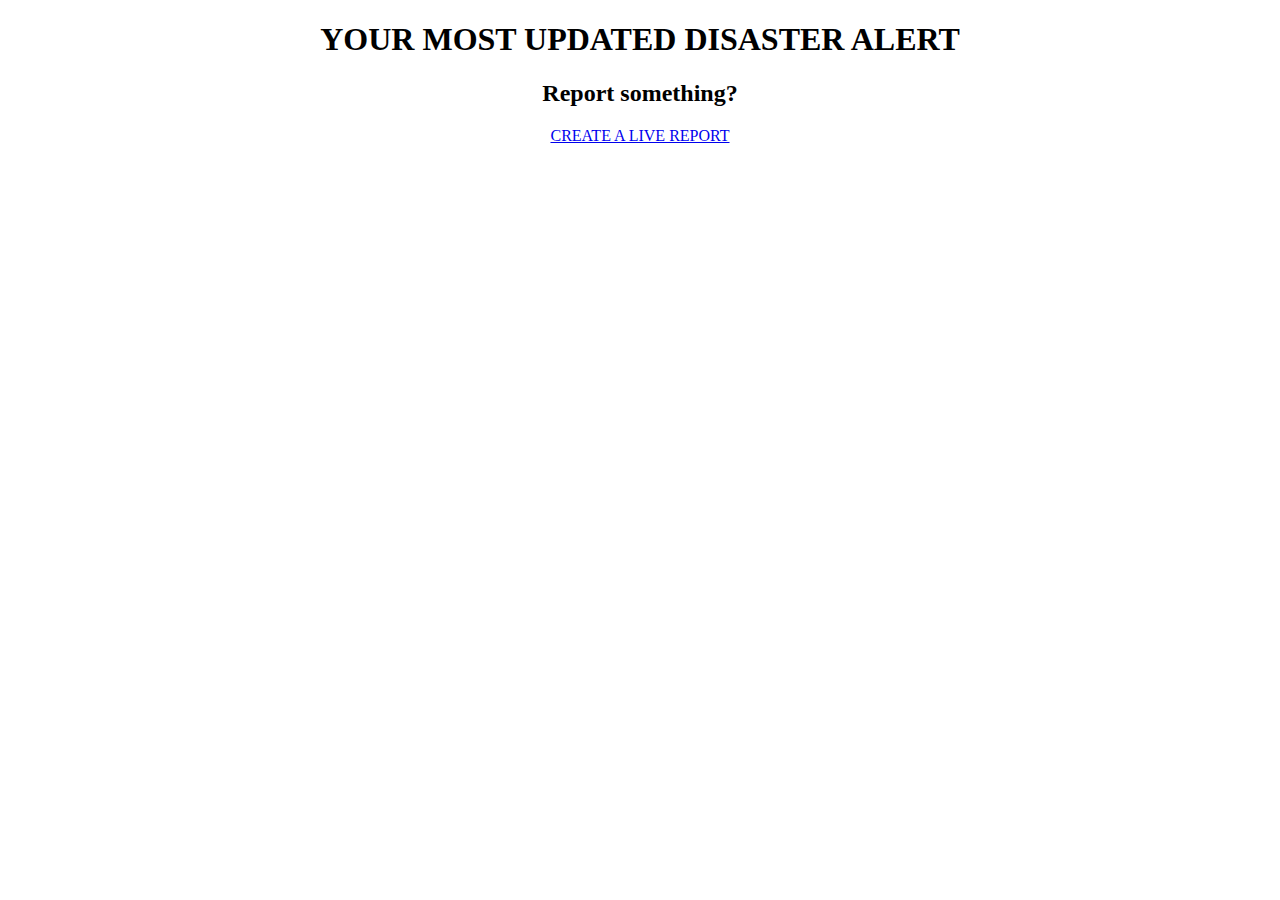
==== src1/Frontend/templates/index.html @ fae4449b "o" ====
<!DOCTYPE html>
<html lang="en" style="font-size: 16px;">
<head>
    <meta charset="utf-8">
    <meta name="viewport" content="width=device-width, initial-scale=1.0">
    <meta name="keywords" content="YOUR MOST UPDATED DISASTER ALERT, Report something?, INTUITIVE">
    <title>Home</title>
    <link rel="stylesheet" href="static/nicepage.css">
    <link rel="stylesheet" href="static/index.css">
    <script src="static/jquery.js" defer></script>
    <script src="static/nicepage.js" defer></script>
    <link rel="stylesheet" href="https://fonts.googleapis.com/css?family=Roboto:100,300,400,500,700,900|Open+Sans:300,400,500,600,700,800">
    <link rel="stylesheet" href="https://fonts.googleapis.com/css?family=Lato:100,300,400,700,900">
    <meta name="theme-color" content="#478ac9">
</head>

<body class="u-body u-xl-mode" data-home-page="Home.html" data-home-page-title="Home">
    <header class="u-header" id="sec-3dd2">
        <div class="u-sheet u-valign-middle"></div>
    </header>

    <section class="u-section-1 u-image u-align-center" id="carousel_b06a" 
      style="background-image: url('elephant.jpg'); background-size: cover; background-position: center;">
      <div class="u-sheet u-valign-bottom-xs" style="text-align: center;">
          <h1 class="u-custom-font u-font-lato u-text-white u-text u-text-1">YOUR MOST UPDATED DISASTER ALERT</h1>
          <h2 class="u-custom-font u-font-comfortaa u-text u-text-body-alt-color">Report something?</h2>
          <a href="/form" class="u-btn u-button-style u-border-none" style="margin: auto;">CREATE A LIVE REPORT</a>
      </div>
    </section>

    <section class="u-section-2" id="sec-a102">
        <div class="u-sheet"></div>
    </section>
</body>
</html>
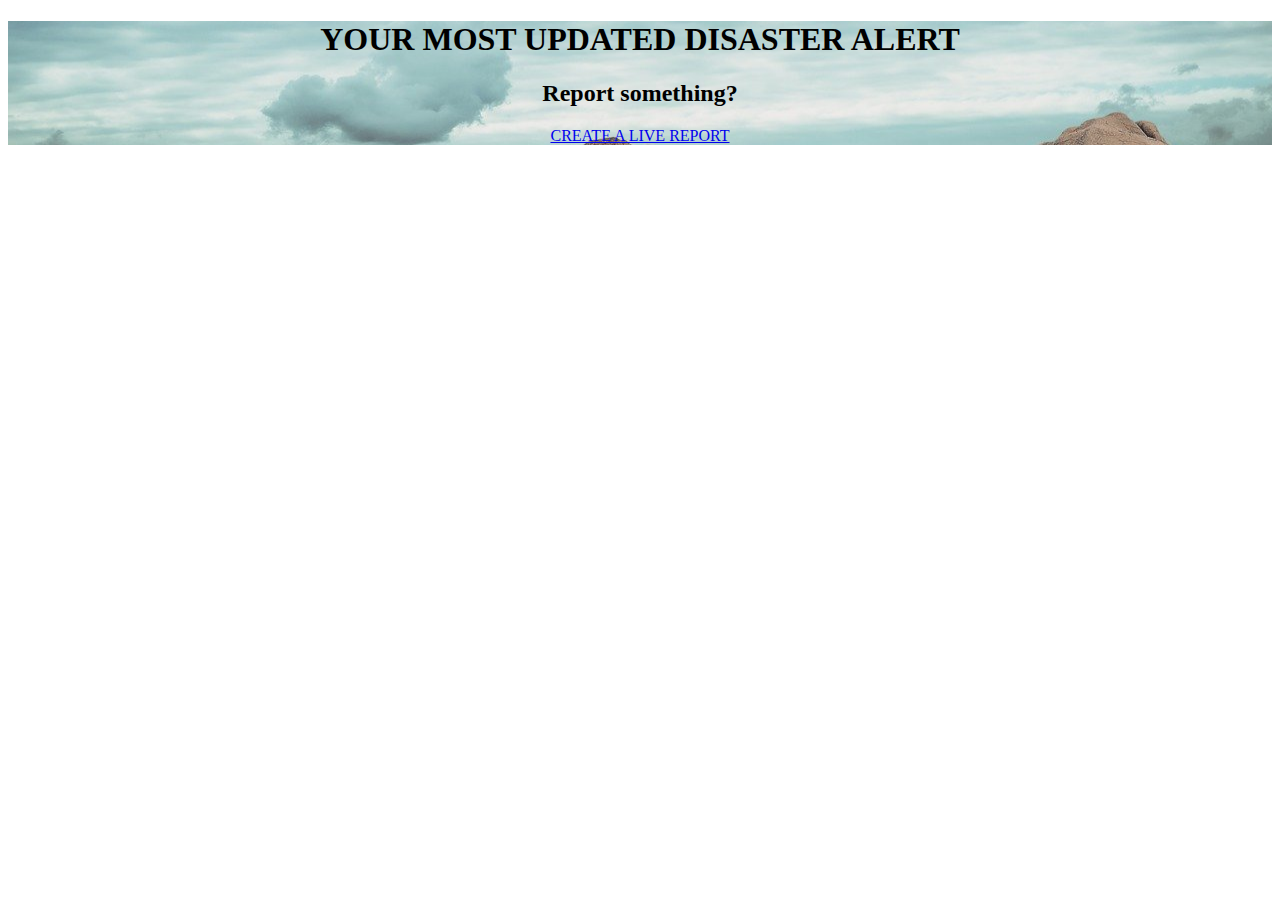
==== commit b898217d: "updated background index.html" ====
--- a/src1/Frontend/templates/index.html
+++ b/src1/Frontend/templates/index.html
@@ -8,7 +8,7 @@
     <link rel="stylesheet" href="static/nicepage.css">
     <link rel="stylesheet" href="static/index.css">
     <script src="static/jquery.js" defer></script>
-    <script src="static/nicepage.js" defer></script>
+   
     <link rel="stylesheet" href="https://fonts.googleapis.com/css?family=Roboto:100,300,400,500,700,900|Open+Sans:300,400,500,600,700,800">
     <link rel="stylesheet" href="https://fonts.googleapis.com/css?family=Lato:100,300,400,700,900">
     <meta name="theme-color" content="#478ac9">
@@ -19,8 +19,7 @@
         <div class="u-sheet u-valign-middle"></div>
     </header>
 
-    <section class="u-section-1 u-image u-align-center" id="carousel_b06a" 
-      style="background-image: url('elephant.jpg'); background-size: cover; background-position: center;">
+    <section class="u-section-1 u-image u-align-center" id="carousel_b06a" style="background-image: url('../static/elephant.jpg'); background-position: center;">
       <div class="u-sheet u-valign-bottom-xs" style="text-align: center;">
           <h1 class="u-custom-font u-font-lato u-text-white u-text u-text-1">YOUR MOST UPDATED DISASTER ALERT</h1>
           <h2 class="u-custom-font u-font-comfortaa u-text u-text-body-alt-color">Report something?</h2>
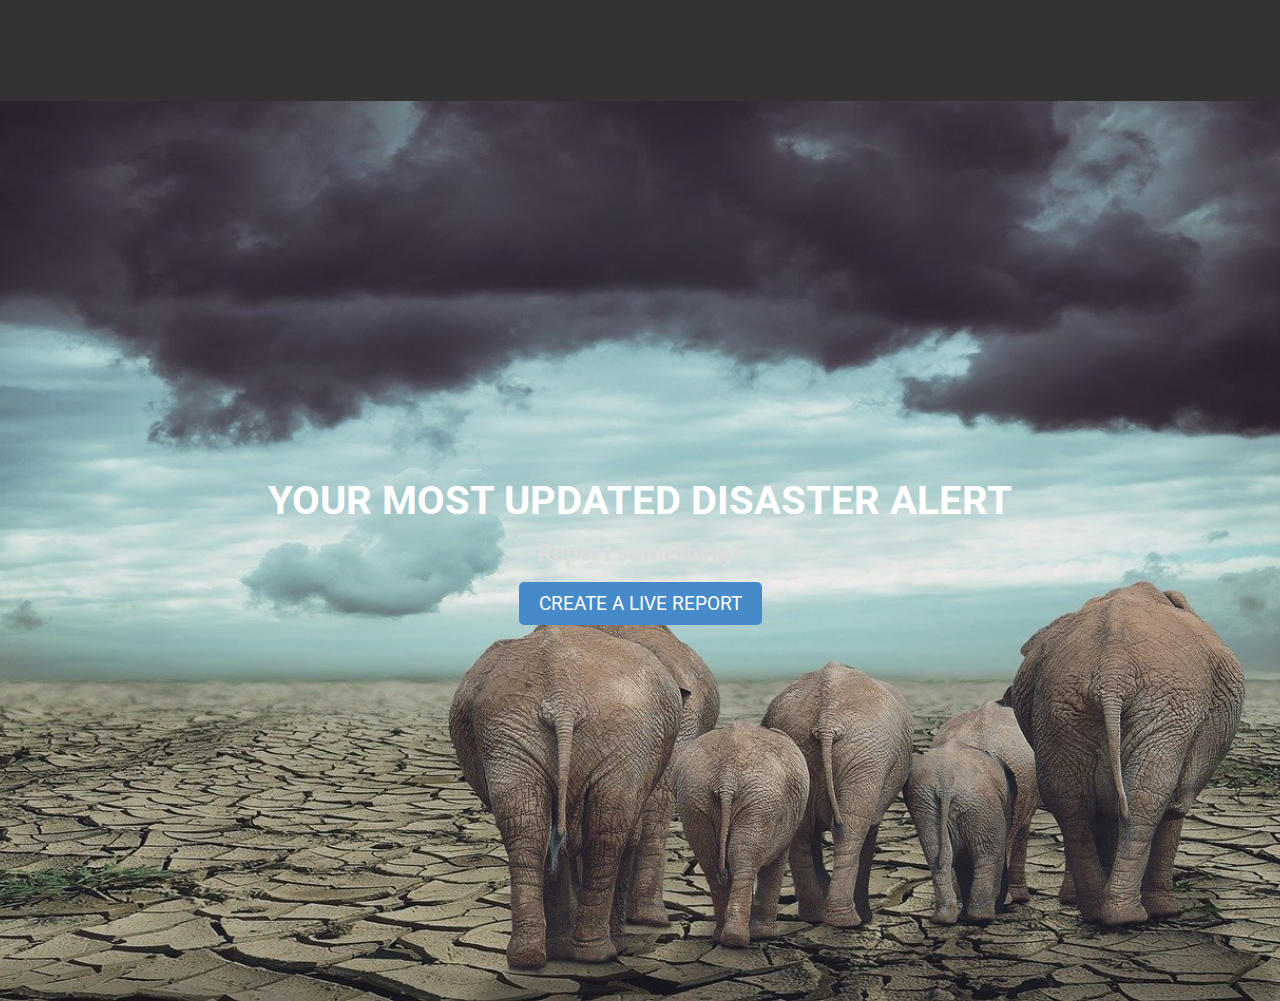
==== commit 4e5e7462: "p" ====
--- a/src1/Frontend/templates/index.html
+++ b/src1/Frontend/templates/index.html
@@ -12,19 +12,82 @@
     <link rel="stylesheet" href="https://fonts.googleapis.com/css?family=Roboto:100,300,400,500,700,900|Open+Sans:300,400,500,600,700,800">
     <link rel="stylesheet" href="https://fonts.googleapis.com/css?family=Lato:100,300,400,700,900">
     <meta name="theme-color" content="#478ac9">
+    <style>
+        /* General Body Styling */
+        body {
+            margin: 0;
+            font-family: 'Roboto', sans-serif;
+            color: #333;
+        }
+        /* Header Styling */
+        .u-header {
+            background-color: #333;
+            padding: 10px 0;
+            text-align: center;
+        }
+        /* Section Styling */
+        .u-section-1 {
+            display: flex;
+            align-items: center;
+            justify-content: center;
+            height: 100vh;
+            color: #ffffff;
+            background-size: cover;
+            background-position: center;
+            background-image: url('../static/elephant.jpg');
+        }
+        /* Text and Button Styling */
+        h1.u-text-1 {
+            font-size: 2.5rem;
+            margin: 0;
+            color: #fff;
+        }
+        h2.u-text-2 {
+            font-size: 1.5rem;
+            margin: 15px 0;
+            color: #ddd;
+        }
+        .u-btn {
+            display: inline-block;
+            padding: 10px 20px;
+            background-color: #478ac9;
+            color: #fff;
+            border-radius: 5px;
+            text-decoration: none;
+            font-size: 1.2rem;
+            transition: background-color 0.3s ease;
+        }
+        .u-btn:hover {
+            background-color: #376a97;
+        }
+        /* Responsive Image Scaling */
+        @media (max-width: 768px) {
+            h1.u-text-1 {
+                font-size: 2rem;
+            }
+            h2.u-text-2 {
+                font-size: 1.2rem;
+            }
+            .u-section-1 {
+                padding: 20px;
+            }
+        }
+    </style>
 </head>
 
 <body class="u-body u-xl-mode" data-home-page="Home.html" data-home-page-title="Home">
     <header class="u-header" id="sec-3dd2">
-        <div class="u-sheet u-valign-middle"></div>
+        <div class="u-sheet u-valign-middle">
+            <h1>Disaster Alert</h1>
+        </div>
     </header>
 
-    <section class="u-section-1 u-image u-align-center" id="carousel_b06a" style="background-image: url('../static/elephant.jpg'); background-position: center;">
-      <div class="u-sheet u-valign-bottom-xs" style="text-align: center;">
-          <h1 class="u-custom-font u-font-lato u-text-white u-text u-text-1">YOUR MOST UPDATED DISASTER ALERT</h1>
-          <h2 class="u-custom-font u-font-comfortaa u-text u-text-body-alt-color">Report something?</h2>
-          <a href="/form" class="u-btn u-button-style u-border-none" style="margin: auto;">CREATE A LIVE REPORT</a>
-      </div>
+    <section class="u-section-1 u-align-center" id="carousel_b06a">
+        <div class="u-sheet u-valign-middle" style="text-align: center;">
+            <h1 class="u-custom-font u-font-lato u-text u-text-1">YOUR MOST UPDATED DISASTER ALERT</h1>
+            <h2 class="u-custom-font u-font-comfortaa u-text u-text-2">Report something?</h2>
+            <a href="/form" class="u-btn u-button-style u-border-none">CREATE A LIVE REPORT</a>
+        </div>
     </section>
 
     <section class="u-section-2" id="sec-a102">
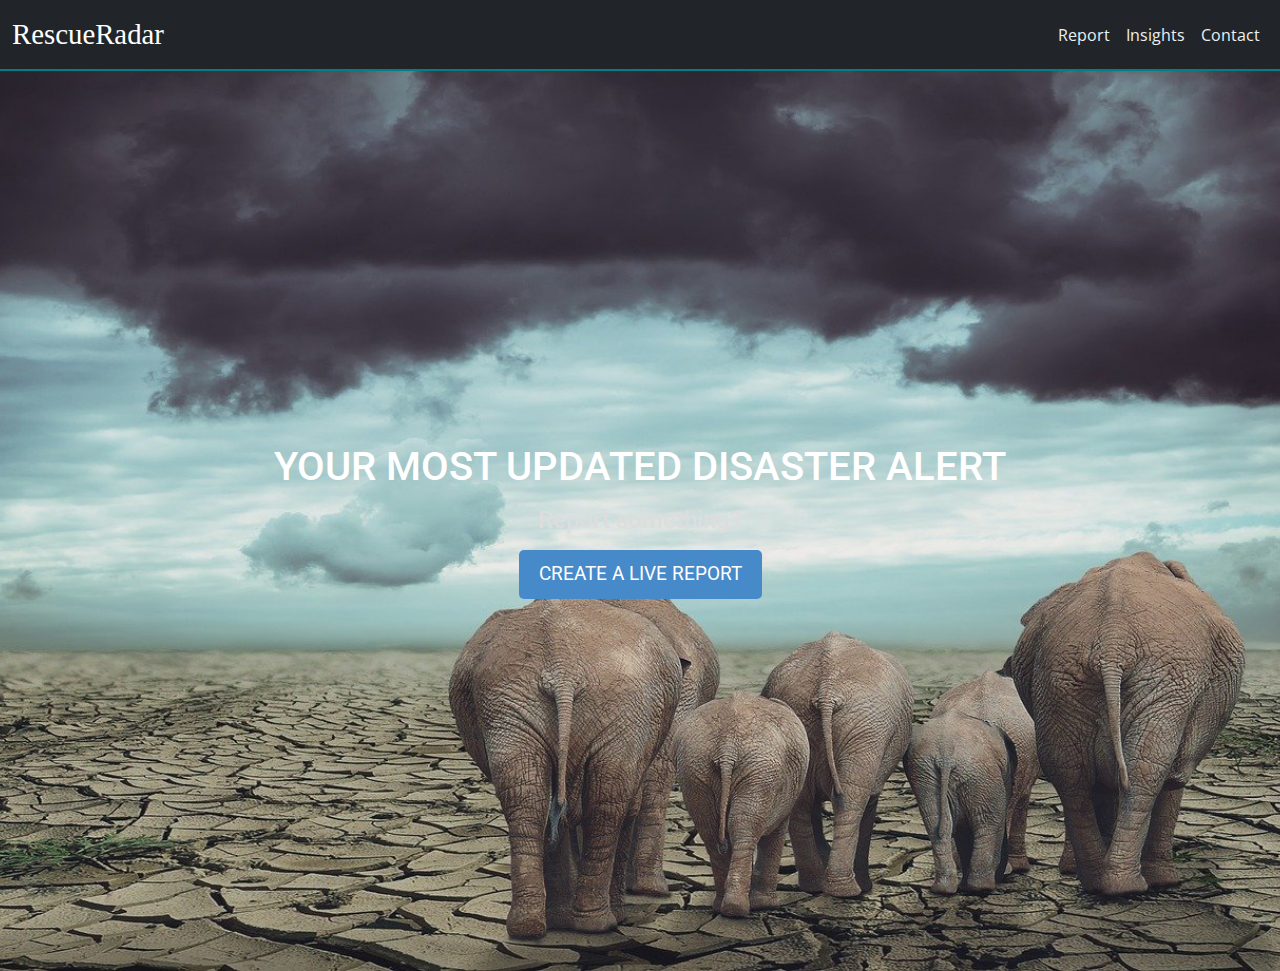
==== commit f0a1f943: "home page fix" ====
--- a/src1/Frontend/templates/index.html
+++ b/src1/Frontend/templates/index.html
@@ -4,14 +4,15 @@
     <meta charset="utf-8">
     <meta name="viewport" content="width=device-width, initial-scale=1.0">
     <meta name="keywords" content="YOUR MOST UPDATED DISASTER ALERT, Report something?, INTUITIVE">
+    <link href="https://cdn.jsdelivr.net/npm/bootstrap@5.3.3/dist/css/bootstrap.min.css" rel="stylesheet" integrity="sha384-QWTKZyjpPEjISv5WaRU9OFeRpok6YctnYmDr5pNlyT2bRjXh0JMhjY6hW+ALEwIH" crossorigin="anonymous">
+    <script src="https://cdn.jsdelivr.net/npm/bootstrap@5.3.3/dist/js/bootstrap.bundle.min.js" integrity="sha384-YvpcrYf0tY3lHB60NNkmXc5s9fDVZLESaAA55NDzOxhy9GkcIdslK1eN7N6jIeHz" crossorigin="anonymous"></script>  
     <title>Home</title>
-    <link rel="stylesheet" href="static/nicepage.css">
     <link rel="stylesheet" href="static/index.css">
     <script src="static/jquery.js" defer></script>
-   
     <link rel="stylesheet" href="https://fonts.googleapis.com/css?family=Roboto:100,300,400,500,700,900|Open+Sans:300,400,500,600,700,800">
     <link rel="stylesheet" href="https://fonts.googleapis.com/css?family=Lato:100,300,400,700,900">
     <meta name="theme-color" content="#478ac9">
+
     <style>
         /* General Body Styling */
         body {
@@ -19,12 +20,7 @@
             font-family: 'Roboto', sans-serif;
             color: #333;
         }
-        /* Header Styling */
-        .u-header {
-            background-color: #333;
-            padding: 10px 0;
-            text-align: center;
-        }
+
         /* Section Styling */
         .u-section-1 {
             display: flex;
@@ -75,12 +71,57 @@
     </style>
 </head>
 
-<body class="u-body u-xl-mode" data-home-page="Home.html" data-home-page-title="Home">
-    <header class="u-header" id="sec-3dd2">
-        <div class="u-sheet u-valign-middle">
-            <h1>Disaster Alert</h1>
-        </div>
-    </header>
+<body class="u-body u-xl-mode">
+  <nav class="navbar navbar-expand-md navbar-dark bg-dark">
+      <div class="container-fluid">
+          <a class="navbar-brand" href="/">RescueRadar</a>
+          <button class="navbar-toggler" type="button" data-bs-toggle="collapse" data-bs-target="#navbarNav" aria-controls="navbarNav" aria-expanded="false" aria-label="Toggle navigation">
+              <span class="navbar-toggler-icon"></span>
+          </button>
+          <div class="collapse navbar-collapse" id="navbarNav">
+              <ul class="navbar-nav ms-auto">
+                  <li class="nav-item">
+                      <a class="nav-link" href="/form">Report</a>
+                  </li>
+                  <li class="nav-item">
+                      <a class="nav-link" href="/results">Insights</a>
+                  </li>
+                  <li class="nav-item">
+                      <a class="nav-link" href="/contact">Contact</a>
+                  </li>
+              </ul>
+          </div>
+      </div>
+  </nav>
+
+  <style>
+      /* Custom styles for the navbar */
+      .navbar {
+          background-color: #2c3e50; /* Dark background */
+          border-bottom: 2px solid teal; /* Accent color */
+      }
+      .navbar-brand {
+          font-family: 'Georgia', serif; /* Elegant font */
+          font-size: 1.8rem; /* Larger brand font size */
+          color: white; /* Accent color */
+      }
+      .nav-link {
+          font-family: 'Open Sans', sans-serif; /* Clean, modern font */
+          color: #ecf0f1; /* Light color for text */
+          transition: color 0.3s; /* Smooth color transition */
+      }
+      .nav-link:hover {
+          color: teal; /* Change to accent color on hover */
+      }
+      .navbar-toggler {
+          border-color: teal; /* Toggler border color */
+      }
+      .navbar-toggler-icon {
+          background-image: url('data:image/svg+xml;charset=utf8,%3Csvg xmlns="http://www.w3.org/2000/svg" width="30" height="30" fill="%23e67e22" viewBox="0 0 30 30"%3E%3Cpath stroke="none" d="M0 5h30v5H0zm0 10h30v5H0zm0 10h30v5H0z"/%3E%3C/svg%3E'); /* Custom color for toggler icon */
+      }
+  </style>
+</body>
+
 
     <section class="u-section-1 u-align-center" id="carousel_b06a">
         <div class="u-sheet u-valign-middle" style="text-align: center;">
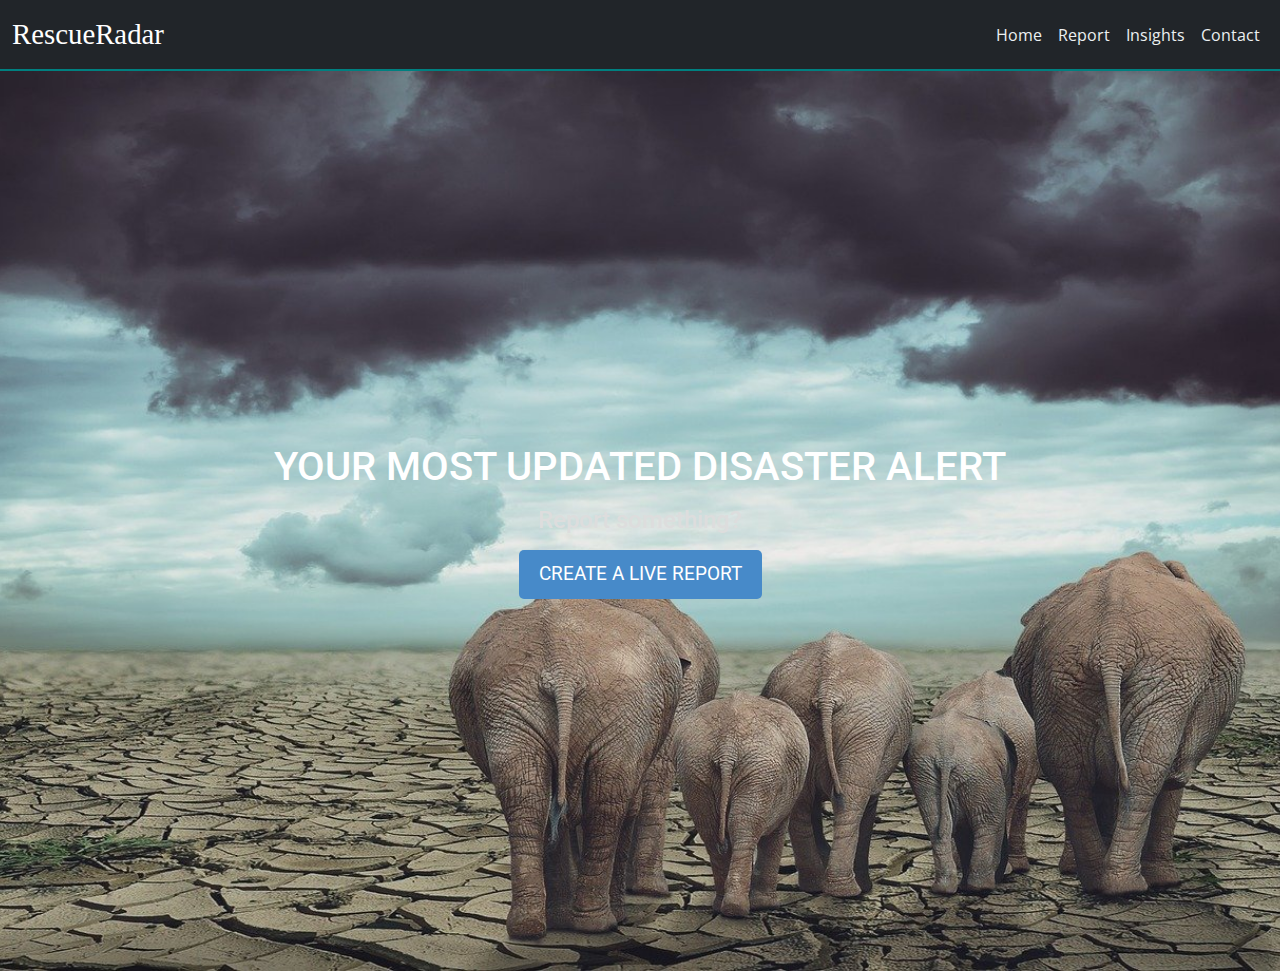
==== commit 8d8493c9: "navbar home" ====
--- a/src1/Frontend/templates/index.html
+++ b/src1/Frontend/templates/index.html
@@ -80,6 +80,9 @@
           </button>
           <div class="collapse navbar-collapse" id="navbarNav">
               <ul class="navbar-nav ms-auto">
+                <li class="nav-item">
+                    <a class="nav-link" href="/">Home</a>
+                  </li>
                   <li class="nav-item">
                       <a class="nav-link" href="/form">Report</a>
                   </li>
